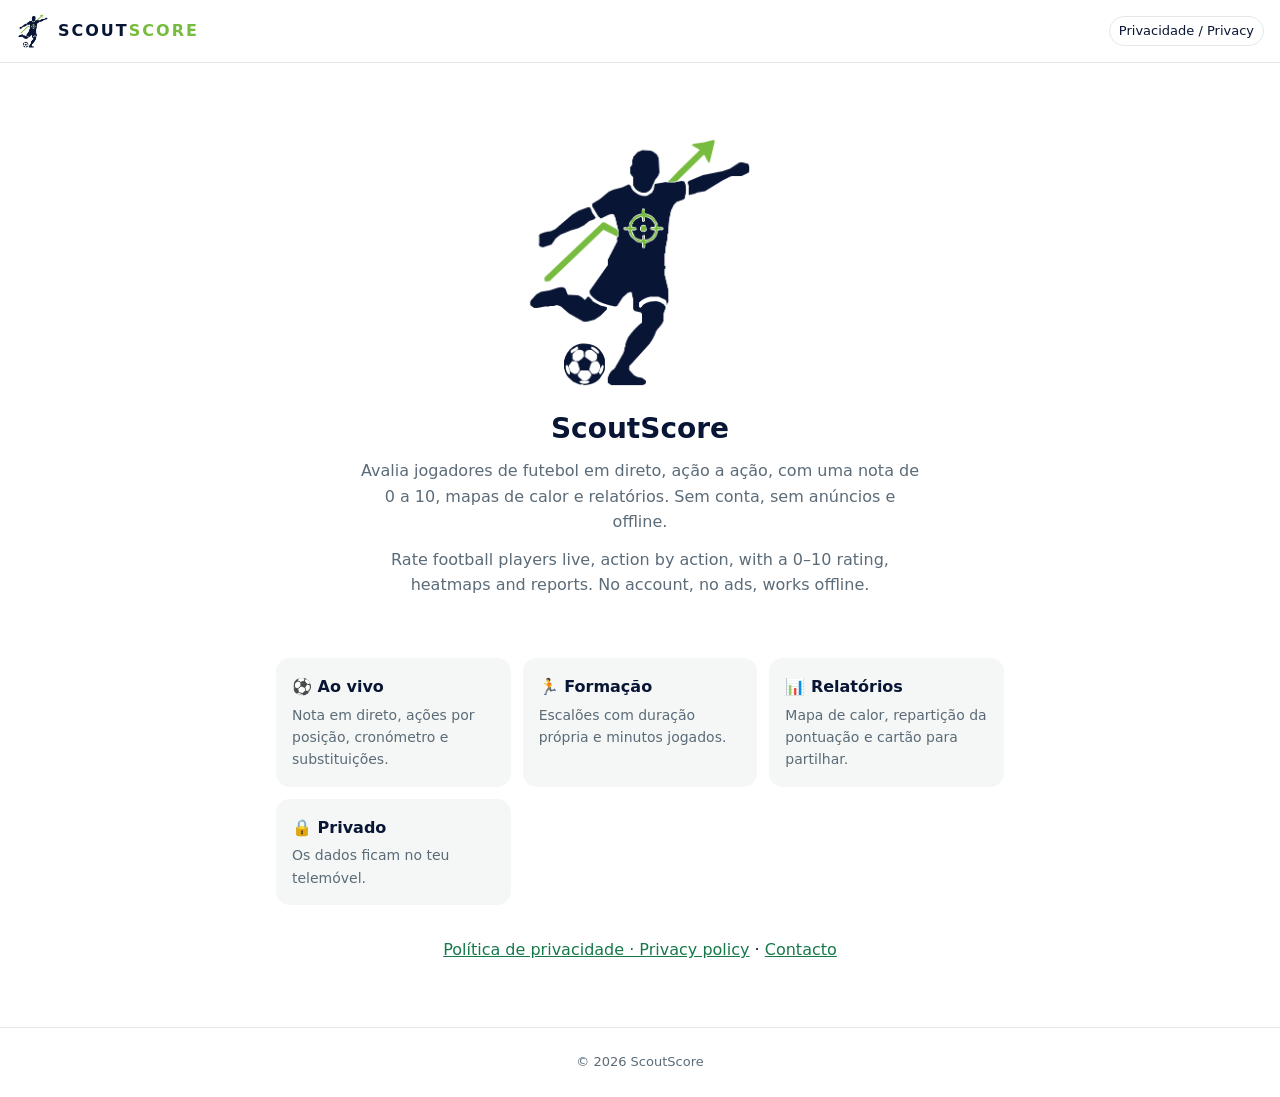
==== index.html @ d8f9c6a1 "feat: Add ScoutScore marketing website Introduces the official ScoutScore website, featuring: - A la" ====
<!doctype html>
<html lang="pt">
<head>
  <meta charset="utf-8">
  <meta name="viewport" content="width=device-width, initial-scale=1">
  <title>ScoutScore — Scouting de futebol</title>
  <meta name="description" content="ScoutScore: avalia jogadores de futebol em direto com nota 0–10, mapas de calor e relatórios.">
  <link rel="icon" href="logo.png">
  <link rel="stylesheet" href="style.css">
</head>
<body>
  <header class="top">
    <a class="brand" href="./"><img src="logo.png" alt="" width="34" height="38"><span>SCOUT<b>SCORE</b></span></a>
    <nav class="langs"><a href="privacy.html">Privacidade / Privacy</a></nav>
  </header>

  <main>
    <div class="hero">
      <img src="logo.png" alt="ScoutScore">
      <h1>ScoutScore</h1>
      <p>Avalia jogadores de futebol em direto, ação a ação, com uma nota de 0 a 10, mapas de calor e relatórios. Sem conta, sem anúncios e offline.</p>
      <p lang="en">Rate football players live, action by action, with a 0–10 rating, heatmaps and reports. No account, no ads, works offline.</p>
    </div>

    <div class="cards">
      <div class="card"><h3>⚽ Ao vivo</h3><p>Nota em direto, ações por posição, cronómetro e substituições.</p></div>
      <div class="card"><h3>🏃 Formação</h3><p>Escalões com duração própria e minutos jogados.</p></div>
      <div class="card"><h3>📊 Relatórios</h3><p>Mapa de calor, repartição da pontuação e cartão para partilhar.</p></div>
      <div class="card"><h3>🔒 Privado</h3><p>Os dados ficam no teu telemóvel.</p></div>
    </div>

    <p style="text-align:center;margin-top:32px">
      <a href="privacy.html">Política de privacidade · Privacy policy</a> ·
      <a href="mailto:flameirauk@gmail.com">Contacto</a>
    </p>
  </main>

  <footer class="foot">© 2026 ScoutScore</footer>
</body>
</html>
---- style.css ----
:root {
  --bg: #ffffff;
  --text: #091535;
  --muted: #5b6b78;
  --line: #e3e8ec;
  --card: #f4f7f5;
  --accent: #16794a;
  --lime: #77bc3f;
}
@media (prefers-color-scheme: dark) {
  :root {
    --bg: #0d1420;
    --text: #e8eef2;
    --muted: #9fb3c0;
    --line: #223041;
    --card: #152131;
    --accent: #77bc3f;
  }
}

* { box-sizing: border-box; }
body {
  margin: 0;
  background: var(--bg);
  color: var(--text);
  font: 16px/1.6 system-ui, -apple-system, "Segoe UI", Roboto, sans-serif;
}
a { color: var(--accent); }
code { background: var(--card); padding: 1px 6px; border-radius: 6px; }

.top {
  position: sticky; top: 0;
  display: flex; align-items: center; justify-content: space-between; gap: 12px;
  padding: 12px 16px;
  background: var(--bg);
  border-bottom: 1px solid var(--line);
}
.brand { display: flex; align-items: center; gap: 8px; text-decoration: none; color: var(--text); font-weight: 700; letter-spacing: 2px; }
.brand b { color: var(--lime); }
.langs { display: flex; gap: 4px; flex-wrap: wrap; }
.langs a { padding: 4px 9px; border: 1px solid var(--line); border-radius: 999px; text-decoration: none; font-size: 13px; color: var(--text); }
.langs a:hover { border-color: var(--accent); }

main { max-width: 760px; margin: 0 auto; padding: 16px 16px 48px; }
.meta { color: var(--muted); font-size: 14px; }
section { padding-top: 24px; border-top: 1px solid var(--line); margin-top: 24px; scroll-margin-top: 70px; }
section:first-of-type { border-top: 0; margin-top: 0; }
h1 { font-size: 28px; line-height: 1.2; margin: 0 0 12px; }
h2 { font-size: 18px; margin: 22px 0 6px; }
ul { padding-left: 20px; }

/* Página inicial */
.hero { text-align: center; padding: 40px 16px 24px; }
.hero img { max-width: 260px; width: 70%; height: auto; }
.hero p { color: var(--muted); max-width: 560px; margin: 12px auto; }
.cards { display: grid; gap: 12px; grid-template-columns: repeat(auto-fit, minmax(200px, 1fr)); margin-top: 24px; }
.card { background: var(--card); border-radius: 14px; padding: 16px; }
.card h3 { margin: 0 0 4px; font-size: 16px; }
.card p { margin: 0; color: var(--muted); font-size: 14px; }

.foot { text-align: center; color: var(--muted); font-size: 13px; padding: 24px 16px; border-top: 1px solid var(--line); }

/* O logótipo é azul-marinho: fundo branco para se ver também no tema escuro */
.brand img { background: #fff; border-radius: 8px; padding: 2px; }
.hero img { background: #fff; border-radius: 24px; padding: 16px; }
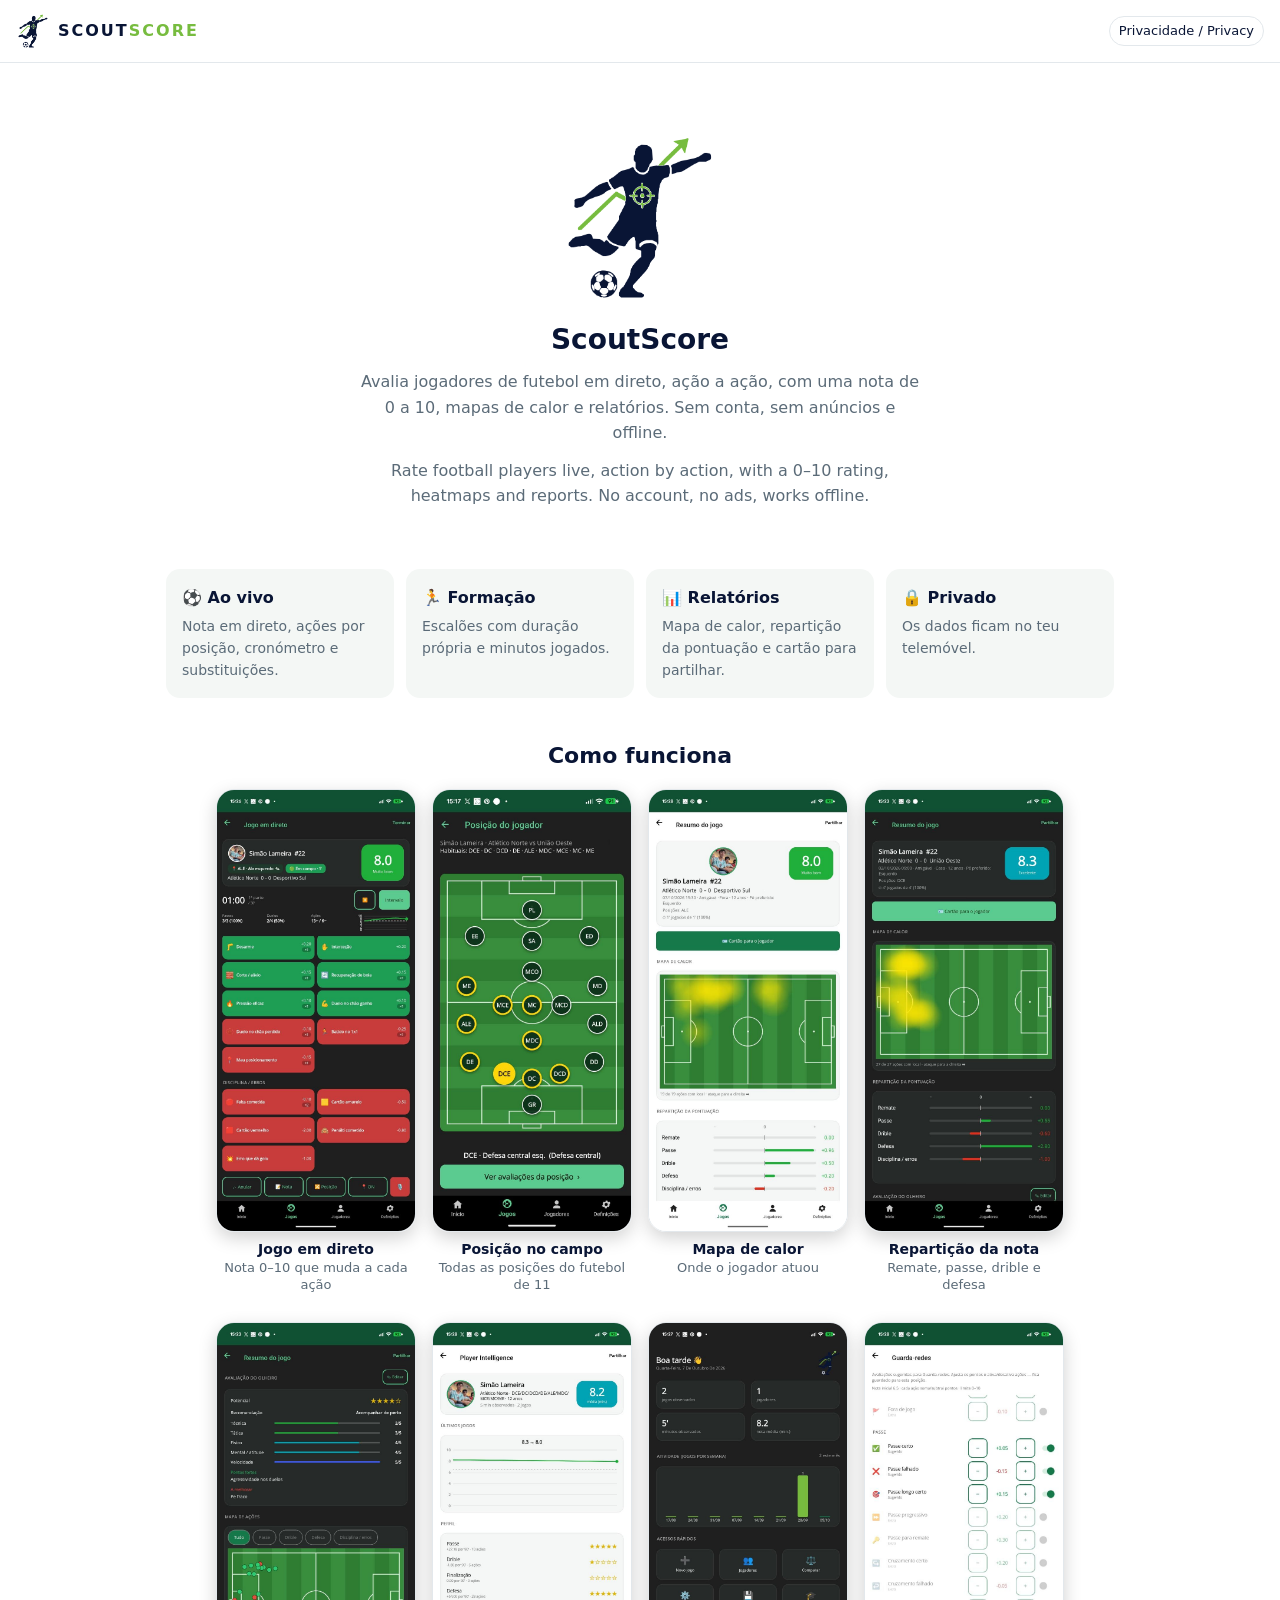
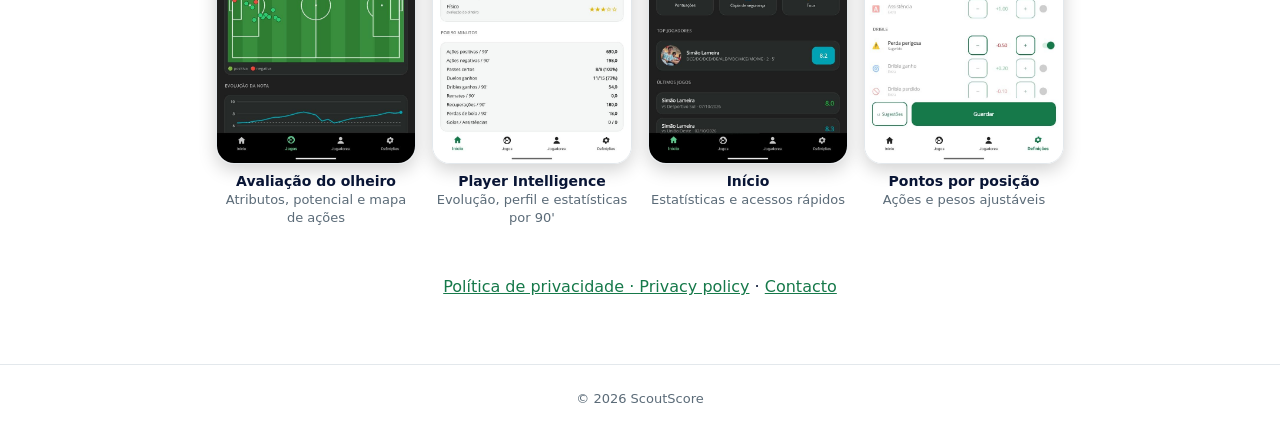
==== commit f3f16bc9: "feat: Add 'How it works' section with app screenshots Introduces a new gallery section to showcase c" ====
--- a/index.html
+++ b/index.html
@@ -29,6 +29,19 @@
       <div class="card"><h3>🔒 Privado</h3><p>Os dados ficam no teu telemóvel.</p></div>
     </div>
 
+    <!-- Galeria de ecrãs (desliza na horizontal no telemóvel) -->
+    <h2 class="section-title">Como funciona</h2>
+    <div class="gallery">
+      <figure><img src="screenshots/05-jogo-em-direto.jpg" alt="Jogo em direto com a nota a mudar a cada ação" loading="lazy" width="672" height="1496"><figcaption><b>Jogo em direto</b>Nota 0–10 que muda a cada ação</figcaption></figure>
+      <figure><img src="screenshots/06-escolher-posicao.jpg" alt="Mapa do campo para escolher a posição" loading="lazy" width="672" height="1496"><figcaption><b>Posição no campo</b>Todas as posições do futebol de 11</figcaption></figure>
+      <figure><img src="screenshots/03-resumo-mapa-de-calor.jpg" alt="Resumo do jogo com mapa de calor" loading="lazy" width="672" height="1496"><figcaption><b>Mapa de calor</b>Onde o jogador atuou</figcaption></figure>
+      <figure><img src="screenshots/08-resumo-reparticao.jpg" alt="Repartição da pontuação por categoria" loading="lazy" width="672" height="1496"><figcaption><b>Repartição da nota</b>Remate, passe, drible e defesa</figcaption></figure>
+      <figure><img src="screenshots/09-avaliacao-mapa-de-acoes.jpg" alt="Avaliação do olheiro e mapa de ações" loading="lazy" width="672" height="1496"><figcaption><b>Avaliação do olheiro</b>Atributos, potencial e mapa de ações</figcaption></figure>
+      <figure><img src="screenshots/02-player-intelligence.jpg" alt="Player Intelligence com perfil e evolução" loading="lazy" width="672" height="1496"><figcaption><b>Player Intelligence</b>Evolução, perfil e estatísticas por 90'</figcaption></figure>
+      <figure><img src="screenshots/04-inicio.jpg" alt="Página inicial com estatísticas" loading="lazy" width="672" height="1496"><figcaption><b>Início</b>Estatísticas e acessos rápidos</figcaption></figure>
+      <figure><img src="screenshots/01-pontos-por-posicao.jpg" alt="Pontos por posição ajustáveis" loading="lazy" width="672" height="1496"><figcaption><b>Pontos por posição</b>Ações e pesos ajustáveis</figcaption></figure>
+    </div>
+
     <p style="text-align:center;margin-top:32px">
       <a href="privacy.html">Política de privacidade · Privacy policy</a> ·
       <a href="mailto:flameirauk@gmail.com">Contacto</a>
--- a/style.css
+++ b/style.css
@@ -63,3 +63,24 @@
 /* O logótipo é azul-marinho: fundo branco para se ver também no tema escuro */
 .brand img { background: #fff; border-radius: 8px; padding: 2px; }
 .hero img { background: #fff; border-radius: 24px; padding: 16px; }
+
+/* Galeria de ecrãs: desliza na horizontal, com encaixe */
+.section-title { text-align: center; margin: 40px 0 12px; font-size: 22px; }
+.gallery {
+  display: flex; gap: 16px; overflow-x: auto; scroll-snap-type: x mandatory;
+  padding: 4px 4px 16px; -webkit-overflow-scrolling: touch;
+}
+.gallery figure { flex: 0 0 auto; width: 200px; margin: 0; scroll-snap-align: center; }
+.gallery img {
+  width: 100%; height: auto; display: block; border-radius: 18px;
+  border: 1px solid var(--line); box-shadow: 0 6px 18px rgba(0, 0, 0, .18);
+}
+.gallery figcaption { font-size: 13px; color: var(--muted); text-align: center; margin-top: 8px; line-height: 1.35; }
+.gallery figcaption b { display: block; color: var(--text); font-size: 14px; }
+main:has(.gallery) { max-width: 980px; }
+
+/* Ecrãs largos: galeria em grelha (no telemóvel continua a deslizar) */
+@media (min-width: 900px) {
+  .gallery { flex-wrap: wrap; justify-content: center; overflow: visible; row-gap: 28px; }
+}
+.hero img { max-width: 180px; }
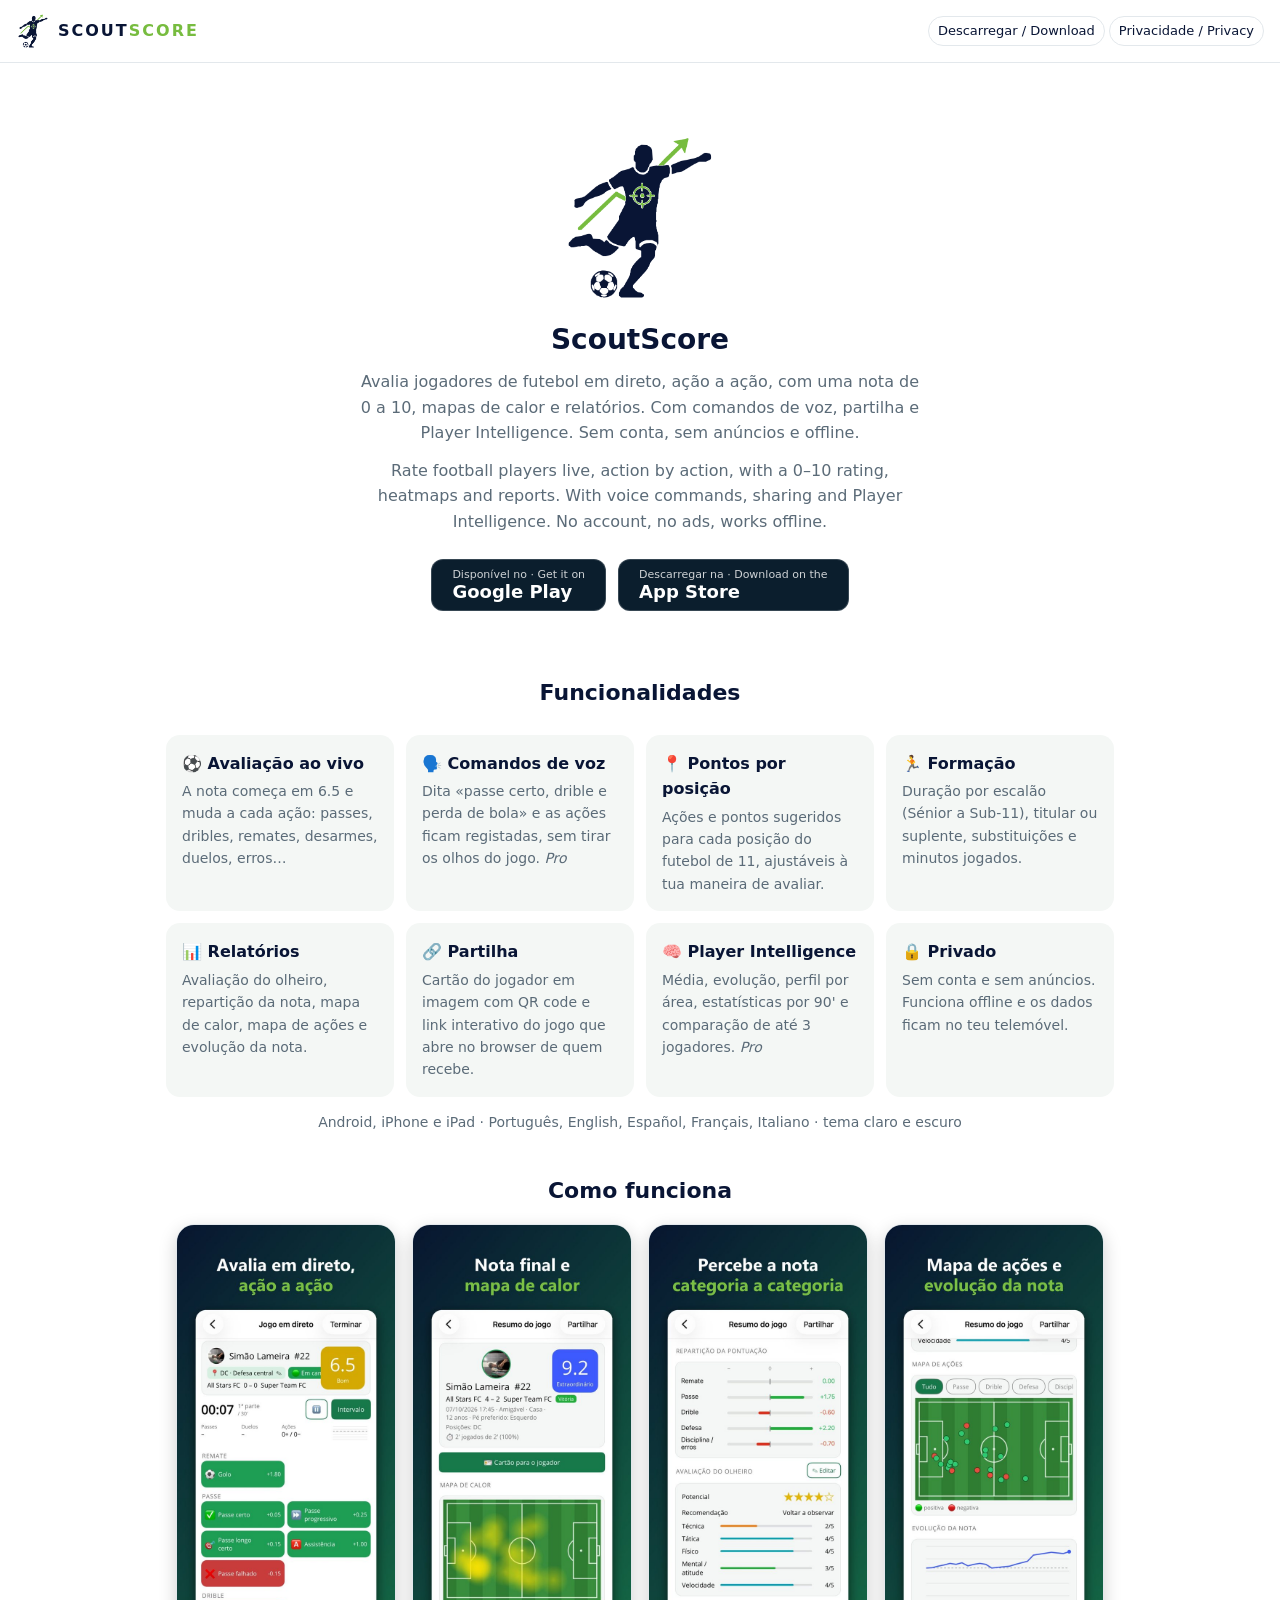
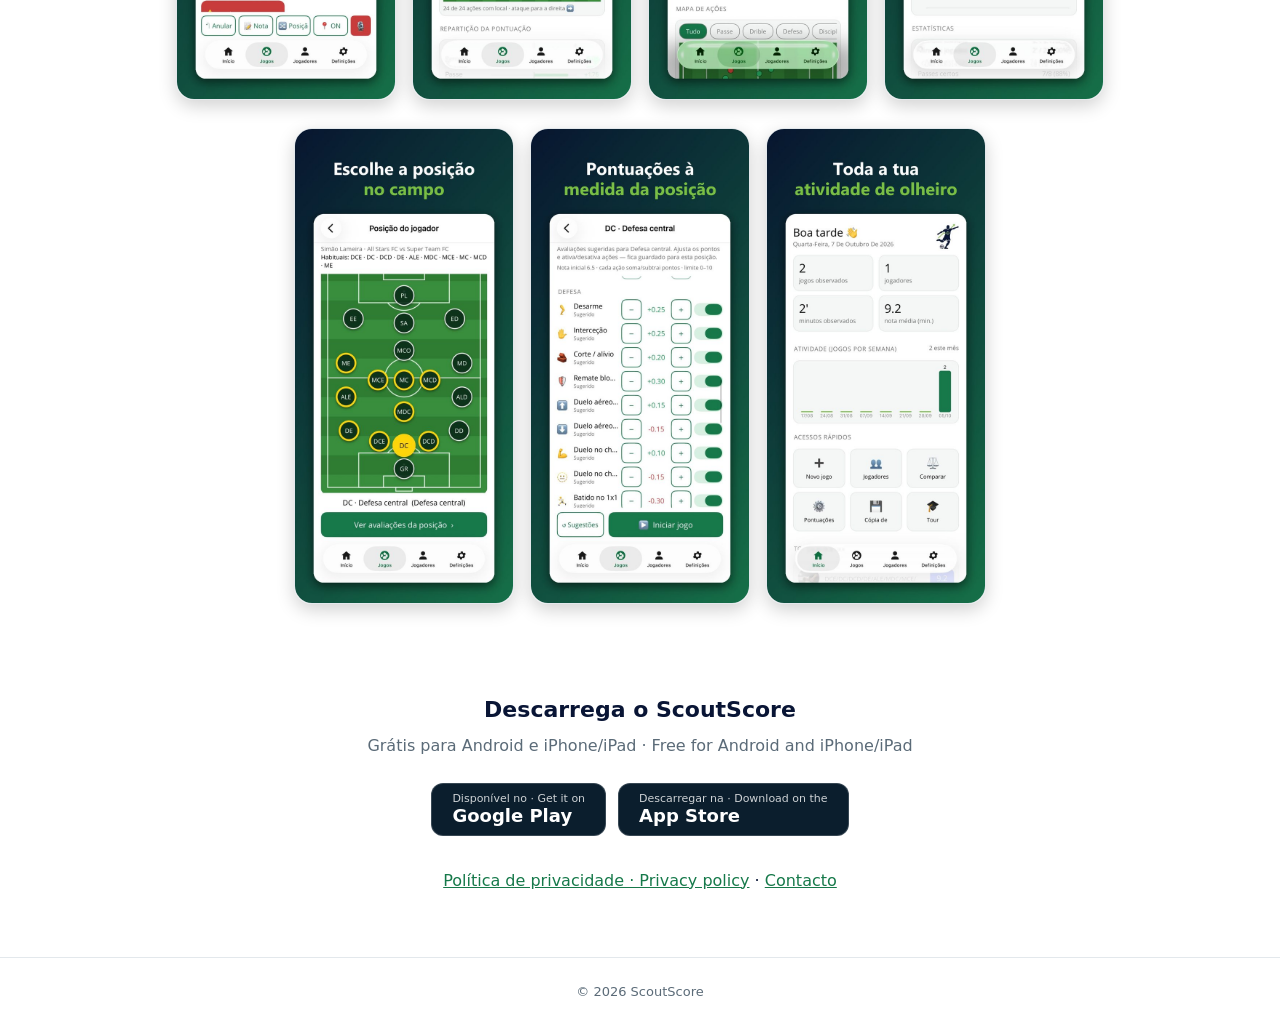
==== commit df24d0d7: "Web Site" ====
--- a/index.html
+++ b/index.html
@@ -11,36 +11,56 @@
 <body>
   <header class="top">
     <a class="brand" href="./"><img src="logo.png" alt="" width="34" height="38"><span>SCOUT<b>SCORE</b></span></a>
-    <nav class="langs"><a href="privacy.html">Privacidade / Privacy</a></nav>
+    <nav class="langs"><a href="#download">Descarregar / Download</a><a href="privacy.html">Privacidade / Privacy</a></nav>
   </header>
 
   <main>
     <div class="hero">
       <img src="logo.png" alt="ScoutScore">
       <h1>ScoutScore</h1>
-      <p>Avalia jogadores de futebol em direto, ação a ação, com uma nota de 0 a 10, mapas de calor e relatórios. Sem conta, sem anúncios e offline.</p>
-      <p lang="en">Rate football players live, action by action, with a 0–10 rating, heatmaps and reports. No account, no ads, works offline.</p>
+      <p>Avalia jogadores de futebol em direto, ação a ação, com uma nota de 0 a 10, mapas de calor e relatórios. Com comandos de voz, partilha e Player Intelligence. Sem conta, sem anúncios e offline.</p>
+      <p lang="en">Rate football players live, action by action, with a 0–10 rating, heatmaps and reports. With voice commands, sharing and Player Intelligence. No account, no ads, works offline.</p>
+      <div class="stores">
+        <a href="https://play.google.com/apps/internaltest/4701028716561689987"><small>Disponível no · Get it on</small>Google Play</a>
+        <a href="https://apps.apple.com/app/id6820147399"><small>Descarregar na · Download on the</small>App Store</a>
+      </div>
     </div>
 
+    <h2 class="section-title">Funcionalidades</h2>
     <div class="cards">
-      <div class="card"><h3>⚽ Ao vivo</h3><p>Nota em direto, ações por posição, cronómetro e substituições.</p></div>
-      <div class="card"><h3>🏃 Formação</h3><p>Escalões com duração própria e minutos jogados.</p></div>
-      <div class="card"><h3>📊 Relatórios</h3><p>Mapa de calor, repartição da pontuação e cartão para partilhar.</p></div>
-      <div class="card"><h3>🔒 Privado</h3><p>Os dados ficam no teu telemóvel.</p></div>
+      <div class="card"><h3>⚽ Avaliação ao vivo</h3><p>A nota começa em 6.5 e muda a cada ação: passes, dribles, remates, desarmes, duelos, erros…</p></div>
+      <div class="card"><h3>🗣️ Comandos de voz</h3><p>Dita «passe certo, drible e perda de bola» e as ações ficam registadas, sem tirar os olhos do jogo. <em>Pro</em></p></div>
+      <div class="card"><h3>📍 Pontos por posição</h3><p>Ações e pontos sugeridos para cada posição do futebol de 11, ajustáveis à tua maneira de avaliar.</p></div>
+      <div class="card"><h3>🏃 Formação</h3><p>Duração por escalão (Sénior a Sub-11), titular ou suplente, substituições e minutos jogados.</p></div>
+      <div class="card"><h3>📊 Relatórios</h3><p>Avaliação do olheiro, repartição da nota, mapa de calor, mapa de ações e evolução da nota.</p></div>
+      <div class="card"><h3>🔗 Partilha</h3><p>Cartão do jogador em imagem com QR code e link interativo do jogo que abre no browser de quem recebe.</p></div>
+      <div class="card"><h3>🧠 Player Intelligence</h3><p>Média, evolução, perfil por área, estatísticas por 90' e comparação de até 3 jogadores. <em>Pro</em></p></div>
+      <div class="card"><h3>🔒 Privado</h3><p>Sem conta e sem anúncios. Funciona offline e os dados ficam no teu telemóvel.</p></div>
     </div>
+    <p class="meta" style="text-align:center">Android, iPhone e iPad · Português, English, Español, Français, Italiano · tema claro e escuro</p>
 
     <!-- Galeria de ecrãs (desliza na horizontal no telemóvel) -->
     <h2 class="section-title">Como funciona</h2>
     <div class="gallery">
-      <figure><img src="screenshots/05-jogo-em-direto.jpg" alt="Jogo em direto com a nota a mudar a cada ação" loading="lazy" width="672" height="1496"><figcaption><b>Jogo em direto</b>Nota 0–10 que muda a cada ação</figcaption></figure>
-      <figure><img src="screenshots/06-escolher-posicao.jpg" alt="Mapa do campo para escolher a posição" loading="lazy" width="672" height="1496"><figcaption><b>Posição no campo</b>Todas as posições do futebol de 11</figcaption></figure>
-      <figure><img src="screenshots/03-resumo-mapa-de-calor.jpg" alt="Resumo do jogo com mapa de calor" loading="lazy" width="672" height="1496"><figcaption><b>Mapa de calor</b>Onde o jogador atuou</figcaption></figure>
-      <figure><img src="screenshots/08-resumo-reparticao.jpg" alt="Repartição da pontuação por categoria" loading="lazy" width="672" height="1496"><figcaption><b>Repartição da nota</b>Remate, passe, drible e defesa</figcaption></figure>
-      <figure><img src="screenshots/09-avaliacao-mapa-de-acoes.jpg" alt="Avaliação do olheiro e mapa de ações" loading="lazy" width="672" height="1496"><figcaption><b>Avaliação do olheiro</b>Atributos, potencial e mapa de ações</figcaption></figure>
-      <figure><img src="screenshots/02-player-intelligence.jpg" alt="Player Intelligence com perfil e evolução" loading="lazy" width="672" height="1496"><figcaption><b>Player Intelligence</b>Evolução, perfil e estatísticas por 90'</figcaption></figure>
-      <figure><img src="screenshots/04-inicio.jpg" alt="Página inicial com estatísticas" loading="lazy" width="672" height="1496"><figcaption><b>Início</b>Estatísticas e acessos rápidos</figcaption></figure>
-      <figure><img src="screenshots/01-pontos-por-posicao.jpg" alt="Pontos por posição ajustáveis" loading="lazy" width="672" height="1496"><figcaption><b>Pontos por posição</b>Ações e pesos ajustáveis</figcaption></figure>
+      <figure><img src="screenshots/01-jogo-direto.jpg" alt="Jogo em direto: a nota muda a cada ação" loading="lazy" width="600" height="1304"></figure>
+      <figure><img src="screenshots/02-resumo-topo.jpg" alt="Resumo do jogo com nota final e mapa de calor" loading="lazy" width="600" height="1304"></figure>
+      <figure><img src="screenshots/03-resumo-reparticao.jpg" alt="Repartição da nota por categoria e avaliação do olheiro" loading="lazy" width="600" height="1304"></figure>
+      <figure><img src="screenshots/04-resumo-mapa-acoes.jpg" alt="Mapa de ações e evolução da nota" loading="lazy" width="600" height="1304"></figure>
+      <figure><img src="screenshots/05-posicao.jpg" alt="Escolher a posição no mapa do campo" loading="lazy" width="600" height="1304"></figure>
+      <figure><img src="screenshots/06-acoes-posicao.jpg" alt="Pontuações ajustáveis por posição" loading="lazy" width="600" height="1304"></figure>
+      <figure><img src="screenshots/07-inicio.jpg" alt="Página inicial com a atividade do olheiro" loading="lazy" width="600" height="1304"></figure>
     </div>
+
+    <!-- Google Play: link do teste interno até a app ser aprovada; depois trocar pelos dois links por
+         https://play.google.com/store/apps/details?id=com.flameira.scoutscore&amp;referrer=utm_source%3Dsite%26utm_medium%3Dweb%26utm_campaign%3Dscoutscore -->
+    <section class="download" id="download">
+      <h2>Descarrega o ScoutScore</h2>
+      <p>Grátis para Android e iPhone/iPad · Free for Android and iPhone/iPad</p>
+        <div class="stores">
+          <a href="https://play.google.com/apps/internaltest/4701028716561689987"><small>Disponível no · Get it on</small>Google Play</a>
+          <a href="https://apps.apple.com/app/id6820147399"><small>Descarregar na · Download on the</small>App Store</a>
+        </div>
+    </section>
 
     <p style="text-align:center;margin-top:32px">
       <a href="privacy.html">Política de privacidade · Privacy policy</a> ·
--- a/style.css
+++ b/style.css
@@ -70,7 +70,7 @@
   display: flex; gap: 16px; overflow-x: auto; scroll-snap-type: x mandatory;
   padding: 4px 4px 16px; -webkit-overflow-scrolling: touch;
 }
-.gallery figure { flex: 0 0 auto; width: 200px; margin: 0; scroll-snap-align: center; }
+.gallery figure { flex: 0 0 auto; width: 220px; margin: 0; scroll-snap-align: center; }
 .gallery img {
   width: 100%; height: auto; display: block; border-radius: 18px;
   border: 1px solid var(--line); box-shadow: 0 6px 18px rgba(0, 0, 0, .18);
@@ -84,3 +84,17 @@
   .gallery { flex-wrap: wrap; justify-content: center; overflow: visible; row-gap: 28px; }
 }
 .hero img { max-width: 180px; }
+
+/* Botões de download (Google Play / App Store) */
+.stores { display: flex; flex-wrap: wrap; gap: 12px; justify-content: center; margin-top: 24px; }
+.stores a {
+  display: inline-flex; flex-direction: column; align-items: flex-start; min-width: 160px;
+  padding: 8px 20px; border-radius: 12px; background: #0B1E2D; color: #fff;
+  border: 1px solid rgba(255, 255, 255, .18); text-decoration: none; font-weight: 600; font-size: 18px; line-height: 1.2;
+}
+.stores a small { font-weight: 400; font-size: 11px; opacity: .8; }
+.stores a:hover { background: var(--accent); }
+.stores a.hidden { display: none; }
+section.download { text-align: center; margin-top: 48px; scroll-margin-top: 70px; }
+.download h2 { font-size: 22px; margin: 0; }
+.download p { color: var(--muted); margin: 6px 0 0; }
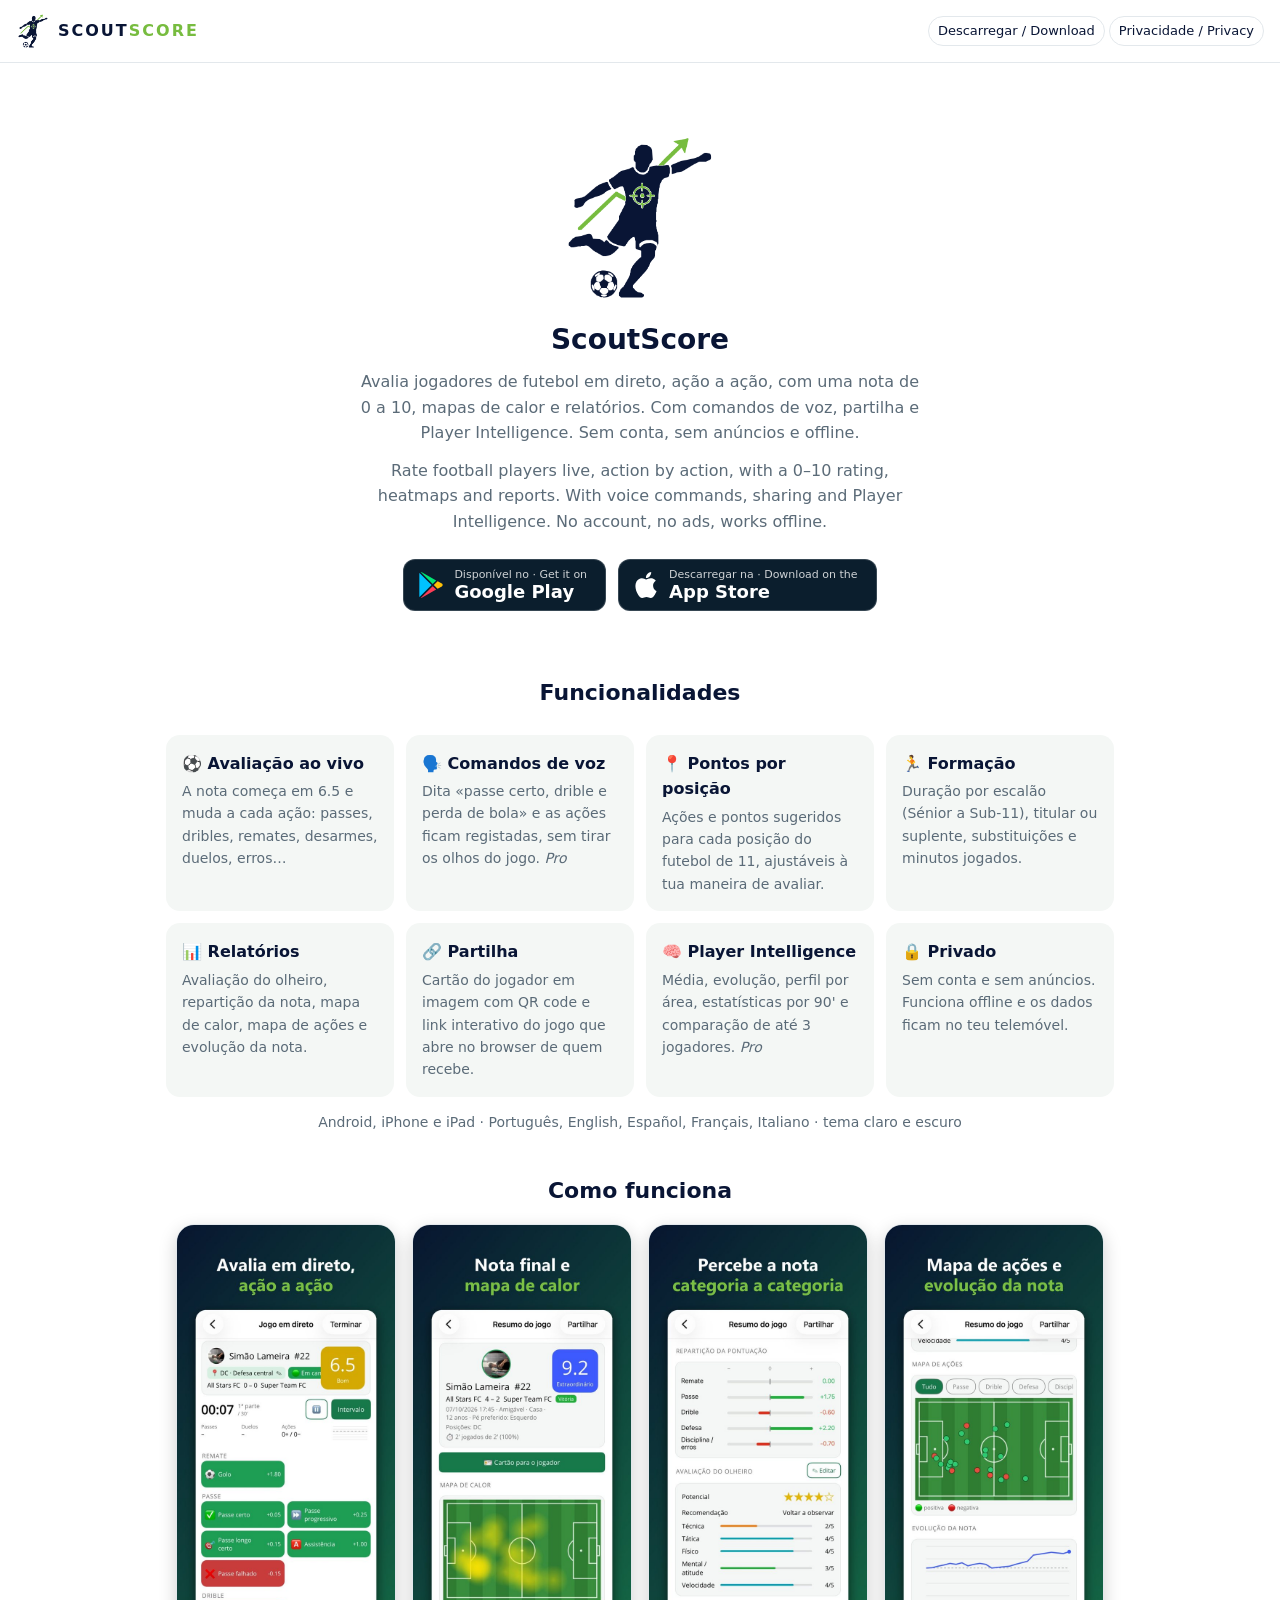
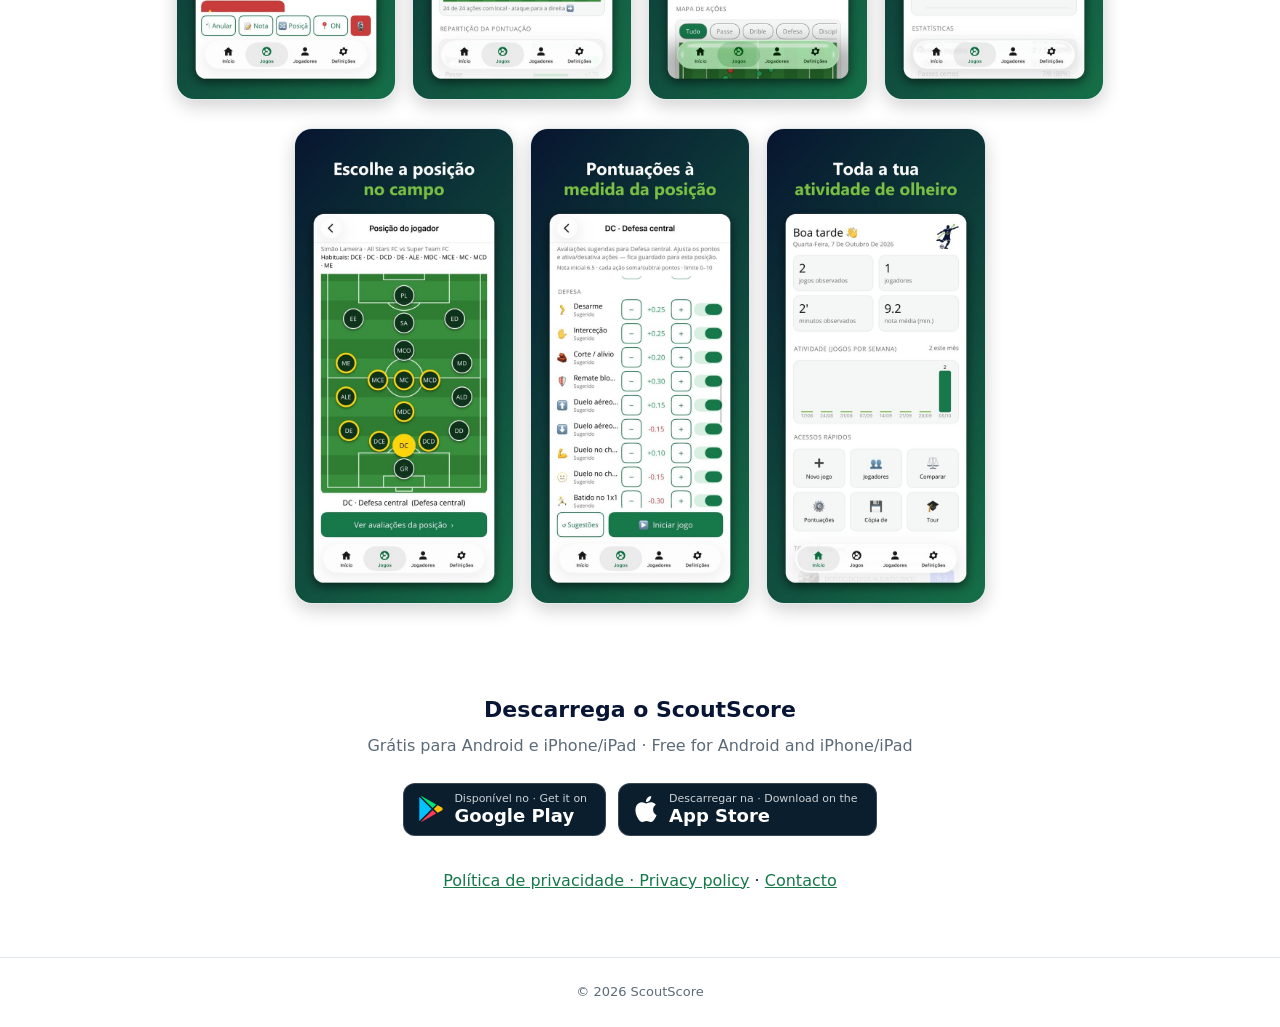
==== commit 2c007a94: "site" ====
--- a/index.html
+++ b/index.html
@@ -21,8 +21,8 @@
       <p>Avalia jogadores de futebol em direto, ação a ação, com uma nota de 0 a 10, mapas de calor e relatórios. Com comandos de voz, partilha e Player Intelligence. Sem conta, sem anúncios e offline.</p>
       <p lang="en">Rate football players live, action by action, with a 0–10 rating, heatmaps and reports. With voice commands, sharing and Player Intelligence. No account, no ads, works offline.</p>
       <div class="stores">
-        <a href="https://play.google.com/apps/internaltest/4701028716561689987"><small>Disponível no · Get it on</small>Google Play</a>
-        <a href="https://apps.apple.com/app/id6820147399"><small>Descarregar na · Download on the</small>App Store</a>
+        <a href="https://play.google.com/apps/internaltest/4701028716561689987"><svg class="ico" viewBox="0 0 24 24" aria-hidden="true"><path fill="#FFC107" d="M22.018 13.298l-3.919 2.218-3.515-3.493 3.543-3.521 3.891 2.202a1.49 1.49 0 0 1 0 2.594z"/><path fill="#00C3FF" d="M1.337.924a1.486 1.486 0 0 0-.112.568v21.017c0 .217.045.419.124.6l11.155-11.087L1.337.924z"/><path fill="#00E676" d="M13.544 10.989l3.258-3.238L3.45.195a1.466 1.466 0 0 0-.946-.179l11.04 10.973z"/><path fill="#FF3D57" d="M13.544 13.056l-11 10.933c.298.036.612-.016.906-.183l13.324-7.54-3.23-3.21z"/></svg><span><small>Disponível no · Get it on</small>Google Play</span></a>
+        <a href="https://apps.apple.com/app/id6820147399"><svg class="ico" viewBox="0 0 24 24" aria-hidden="true"><path fill="currentColor" d="M12.152 6.896c-.948 0-2.415-1.078-3.96-1.04-2.04.027-3.91 1.183-4.961 3.014-2.117 3.675-.546 9.103 1.519 12.09 1.013 1.454 2.208 3.09 3.792 3.039 1.52-.065 2.09-.987 3.935-.987 1.831 0 2.35.987 3.96.948 1.637-.026 2.676-1.48 3.676-2.948 1.156-1.688 1.636-3.325 1.662-3.415-.039-.013-3.182-1.221-3.22-4.857-.026-3.04 2.48-4.494 2.597-4.559-1.429-2.09-3.623-2.324-4.39-2.376-2-.156-3.675 1.09-4.61 1.09zM15.53 3.83c.843-1.012 1.4-2.427 1.245-3.83-1.207.052-2.662.805-3.532 1.818-.78.896-1.454 2.338-1.273 3.714 1.338.104 2.715-.688 3.559-1.701"/></svg><span><small>Descarregar na · Download on the</small>App Store</span></a>
       </div>
     </div>
 
@@ -57,8 +57,8 @@
       <h2>Descarrega o ScoutScore</h2>
       <p>Grátis para Android e iPhone/iPad · Free for Android and iPhone/iPad</p>
         <div class="stores">
-          <a href="https://play.google.com/apps/internaltest/4701028716561689987"><small>Disponível no · Get it on</small>Google Play</a>
-          <a href="https://apps.apple.com/app/id6820147399"><small>Descarregar na · Download on the</small>App Store</a>
+          <a href="https://play.google.com/apps/internaltest/4701028716561689987"><svg class="ico" viewBox="0 0 24 24" aria-hidden="true"><path fill="#FFC107" d="M22.018 13.298l-3.919 2.218-3.515-3.493 3.543-3.521 3.891 2.202a1.49 1.49 0 0 1 0 2.594z"/><path fill="#00C3FF" d="M1.337.924a1.486 1.486 0 0 0-.112.568v21.017c0 .217.045.419.124.6l11.155-11.087L1.337.924z"/><path fill="#00E676" d="M13.544 10.989l3.258-3.238L3.45.195a1.466 1.466 0 0 0-.946-.179l11.04 10.973z"/><path fill="#FF3D57" d="M13.544 13.056l-11 10.933c.298.036.612-.016.906-.183l13.324-7.54-3.23-3.21z"/></svg><span><small>Disponível no · Get it on</small>Google Play</span></a>
+          <a href="https://apps.apple.com/app/id6820147399"><svg class="ico" viewBox="0 0 24 24" aria-hidden="true"><path fill="currentColor" d="M12.152 6.896c-.948 0-2.415-1.078-3.96-1.04-2.04.027-3.91 1.183-4.961 3.014-2.117 3.675-.546 9.103 1.519 12.09 1.013 1.454 2.208 3.09 3.792 3.039 1.52-.065 2.09-.987 3.935-.987 1.831 0 2.35.987 3.96.948 1.637-.026 2.676-1.48 3.676-2.948 1.156-1.688 1.636-3.325 1.662-3.415-.039-.013-3.182-1.221-3.22-4.857-.026-3.04 2.48-4.494 2.597-4.559-1.429-2.09-3.623-2.324-4.39-2.376-2-.156-3.675 1.09-4.61 1.09zM15.53 3.83c.843-1.012 1.4-2.427 1.245-3.83-1.207.052-2.662.805-3.532 1.818-.78.896-1.454 2.338-1.273 3.714 1.338.104 2.715-.688 3.559-1.701"/></svg><span><small>Descarregar na · Download on the</small>App Store</span></a>
         </div>
     </section>
 
--- a/style.css
+++ b/style.css
@@ -88,13 +88,16 @@
 /* Botões de download (Google Play / App Store) */
 .stores { display: flex; flex-wrap: wrap; gap: 12px; justify-content: center; margin-top: 24px; }
 .stores a {
-  display: inline-flex; flex-direction: column; align-items: flex-start; min-width: 160px;
-  padding: 8px 20px; border-radius: 12px; background: #0B1E2D; color: #fff;
+  display: inline-flex; align-items: center; gap: 10px; min-width: 170px;
+  padding: 8px 18px 8px 14px; border-radius: 12px; background: #0B1E2D; color: #fff;
   border: 1px solid rgba(255, 255, 255, .18); text-decoration: none; font-weight: 600; font-size: 18px; line-height: 1.2;
 }
+.stores a span { display: flex; flex-direction: column; align-items: flex-start; }
+.stores a .ico { width: 26px; height: 26px; flex: 0 0 auto; }
 .stores a small { font-weight: 400; font-size: 11px; opacity: .8; }
 .stores a:hover { background: var(--accent); }
 .stores a.hidden { display: none; }
+.stores a small { white-space: nowrap; }
 section.download { text-align: center; margin-top: 48px; scroll-margin-top: 70px; }
 .download h2 { font-size: 22px; margin: 0; }
 .download p { color: var(--muted); margin: 6px 0 0; }
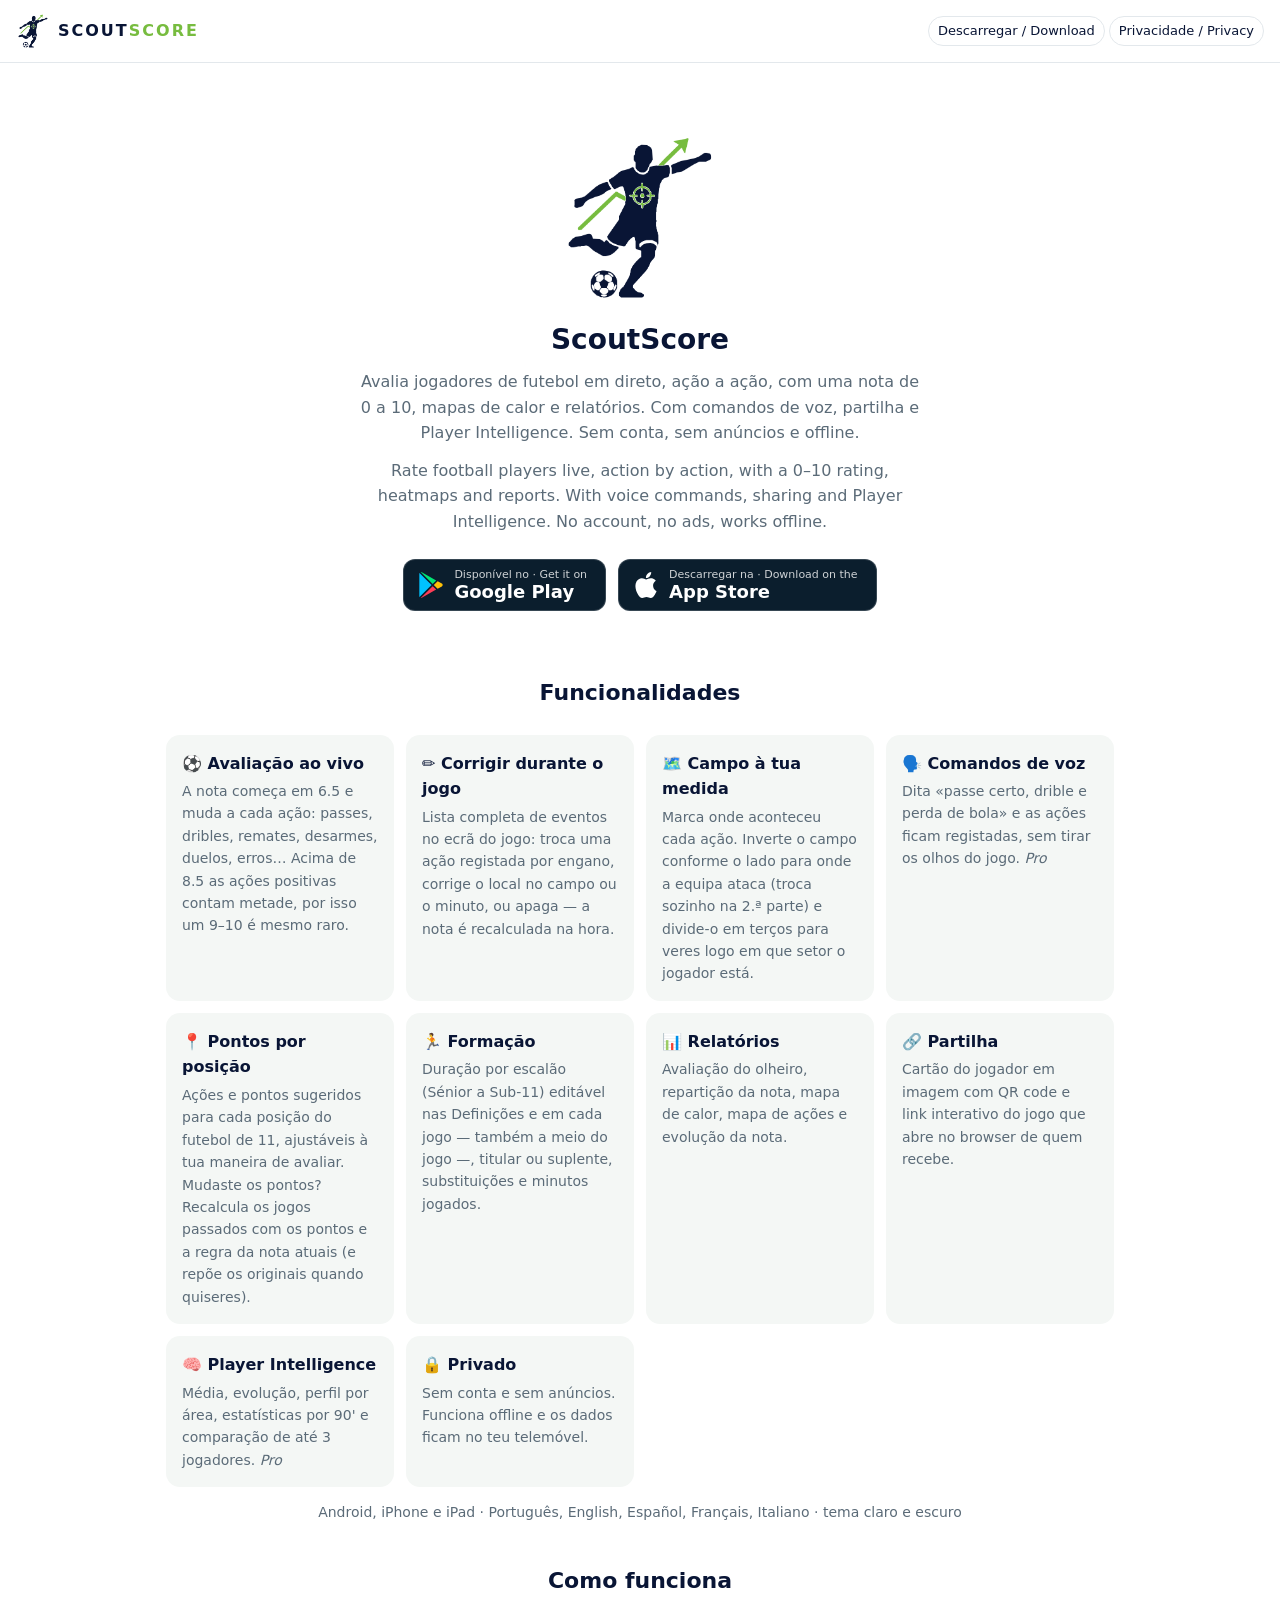
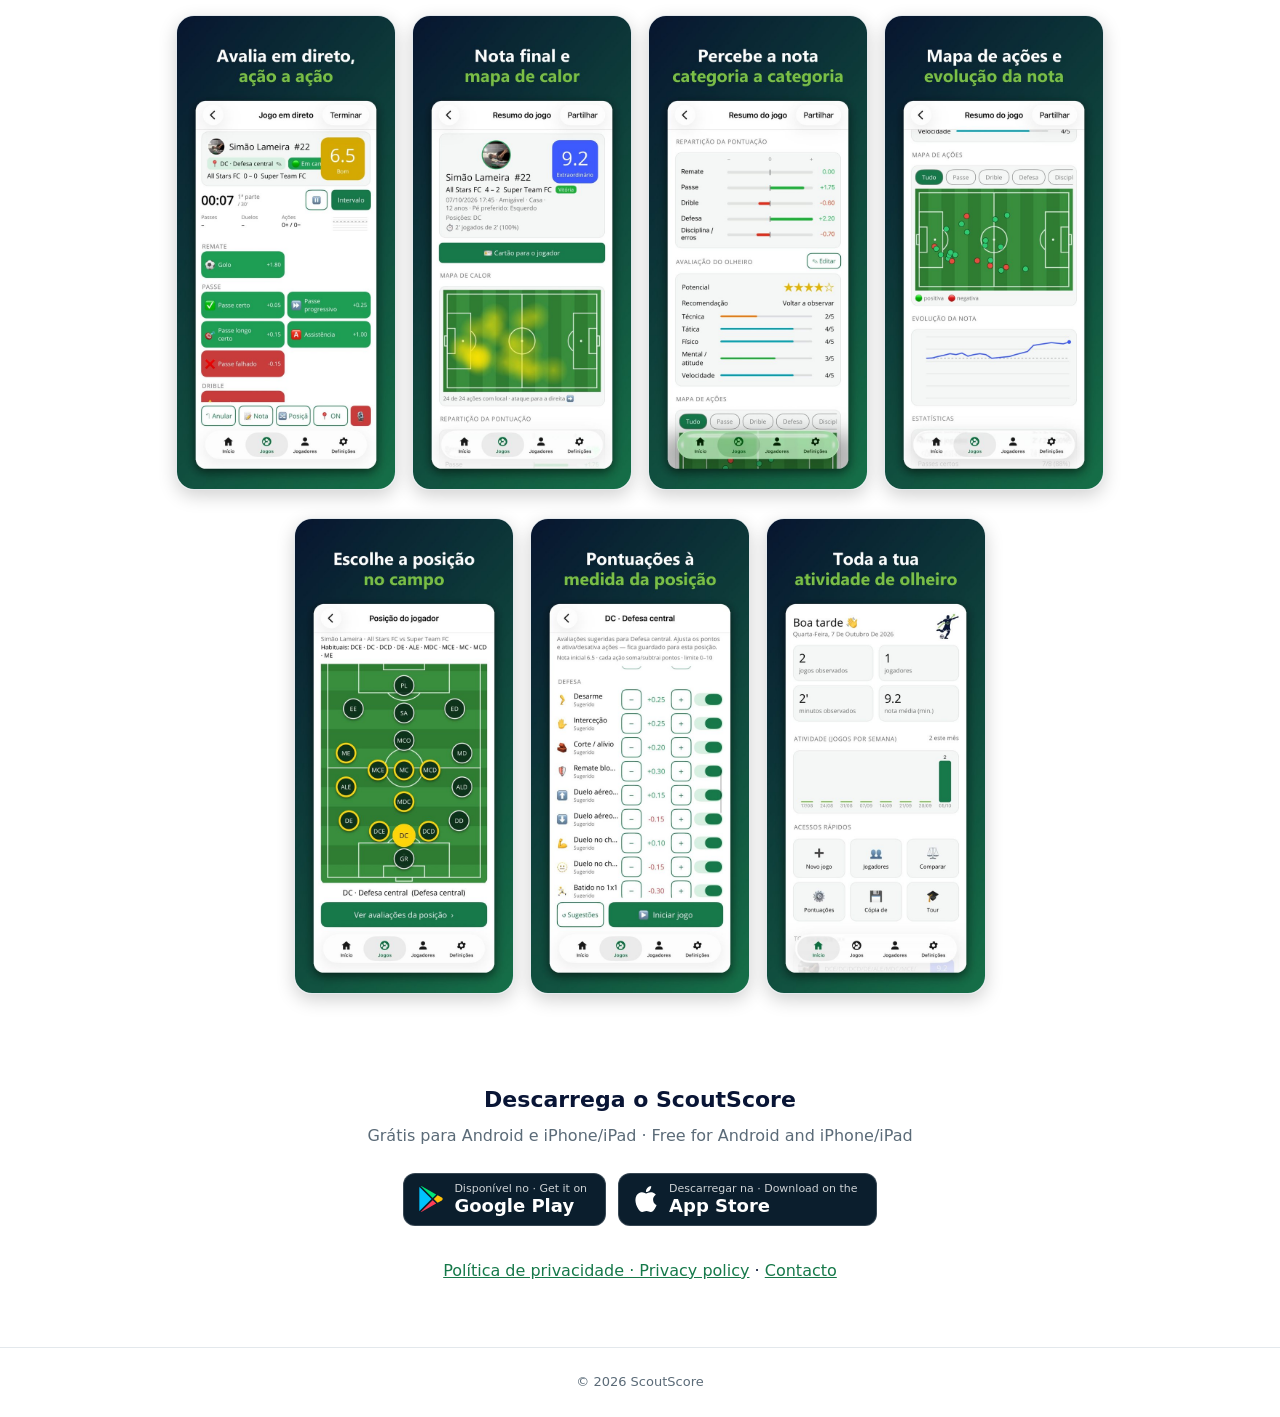
==== commit f5a2ced3: "fix" ====
--- a/index.html
+++ b/index.html
@@ -28,10 +28,12 @@
 
     <h2 class="section-title">Funcionalidades</h2>
     <div class="cards">
-      <div class="card"><h3>⚽ Avaliação ao vivo</h3><p>A nota começa em 6.5 e muda a cada ação: passes, dribles, remates, desarmes, duelos, erros…</p></div>
+      <div class="card"><h3>⚽ Avaliação ao vivo</h3><p>A nota começa em 6.5 e muda a cada ação: passes, dribles, remates, desarmes, duelos, erros… Acima de 8.5 as ações positivas contam metade, por isso um 9–10 é mesmo raro.</p></div>
+      <div class="card"><h3>✏️ Corrigir durante o jogo</h3><p>Lista completa de eventos no ecrã do jogo: troca uma ação registada por engano, corrige o local no campo ou o minuto, ou apaga — a nota é recalculada na hora.</p></div>
+      <div class="card"><h3>🗺️ Campo à tua medida</h3><p>Marca onde aconteceu cada ação. Inverte o campo conforme o lado para onde a equipa ataca (troca sozinho na 2.ª parte) e divide-o em terços para veres logo em que setor o jogador está.</p></div>
       <div class="card"><h3>🗣️ Comandos de voz</h3><p>Dita «passe certo, drible e perda de bola» e as ações ficam registadas, sem tirar os olhos do jogo. <em>Pro</em></p></div>
-      <div class="card"><h3>📍 Pontos por posição</h3><p>Ações e pontos sugeridos para cada posição do futebol de 11, ajustáveis à tua maneira de avaliar.</p></div>
-      <div class="card"><h3>🏃 Formação</h3><p>Duração por escalão (Sénior a Sub-11), titular ou suplente, substituições e minutos jogados.</p></div>
+      <div class="card"><h3>📍 Pontos por posição</h3><p>Ações e pontos sugeridos para cada posição do futebol de 11, ajustáveis à tua maneira de avaliar. Mudaste os pontos? Recalcula os jogos passados com os pontos e a regra da nota atuais (e repõe os originais quando quiseres).</p></div>
+      <div class="card"><h3>🏃 Formação</h3><p>Duração por escalão (Sénior a Sub-11) editável nas Definições e em cada jogo — também a meio do jogo —, titular ou suplente, substituições e minutos jogados.</p></div>
       <div class="card"><h3>📊 Relatórios</h3><p>Avaliação do olheiro, repartição da nota, mapa de calor, mapa de ações e evolução da nota.</p></div>
       <div class="card"><h3>🔗 Partilha</h3><p>Cartão do jogador em imagem com QR code e link interativo do jogo que abre no browser de quem recebe.</p></div>
       <div class="card"><h3>🧠 Player Intelligence</h3><p>Média, evolução, perfil por área, estatísticas por 90' e comparação de até 3 jogadores. <em>Pro</em></p></div>
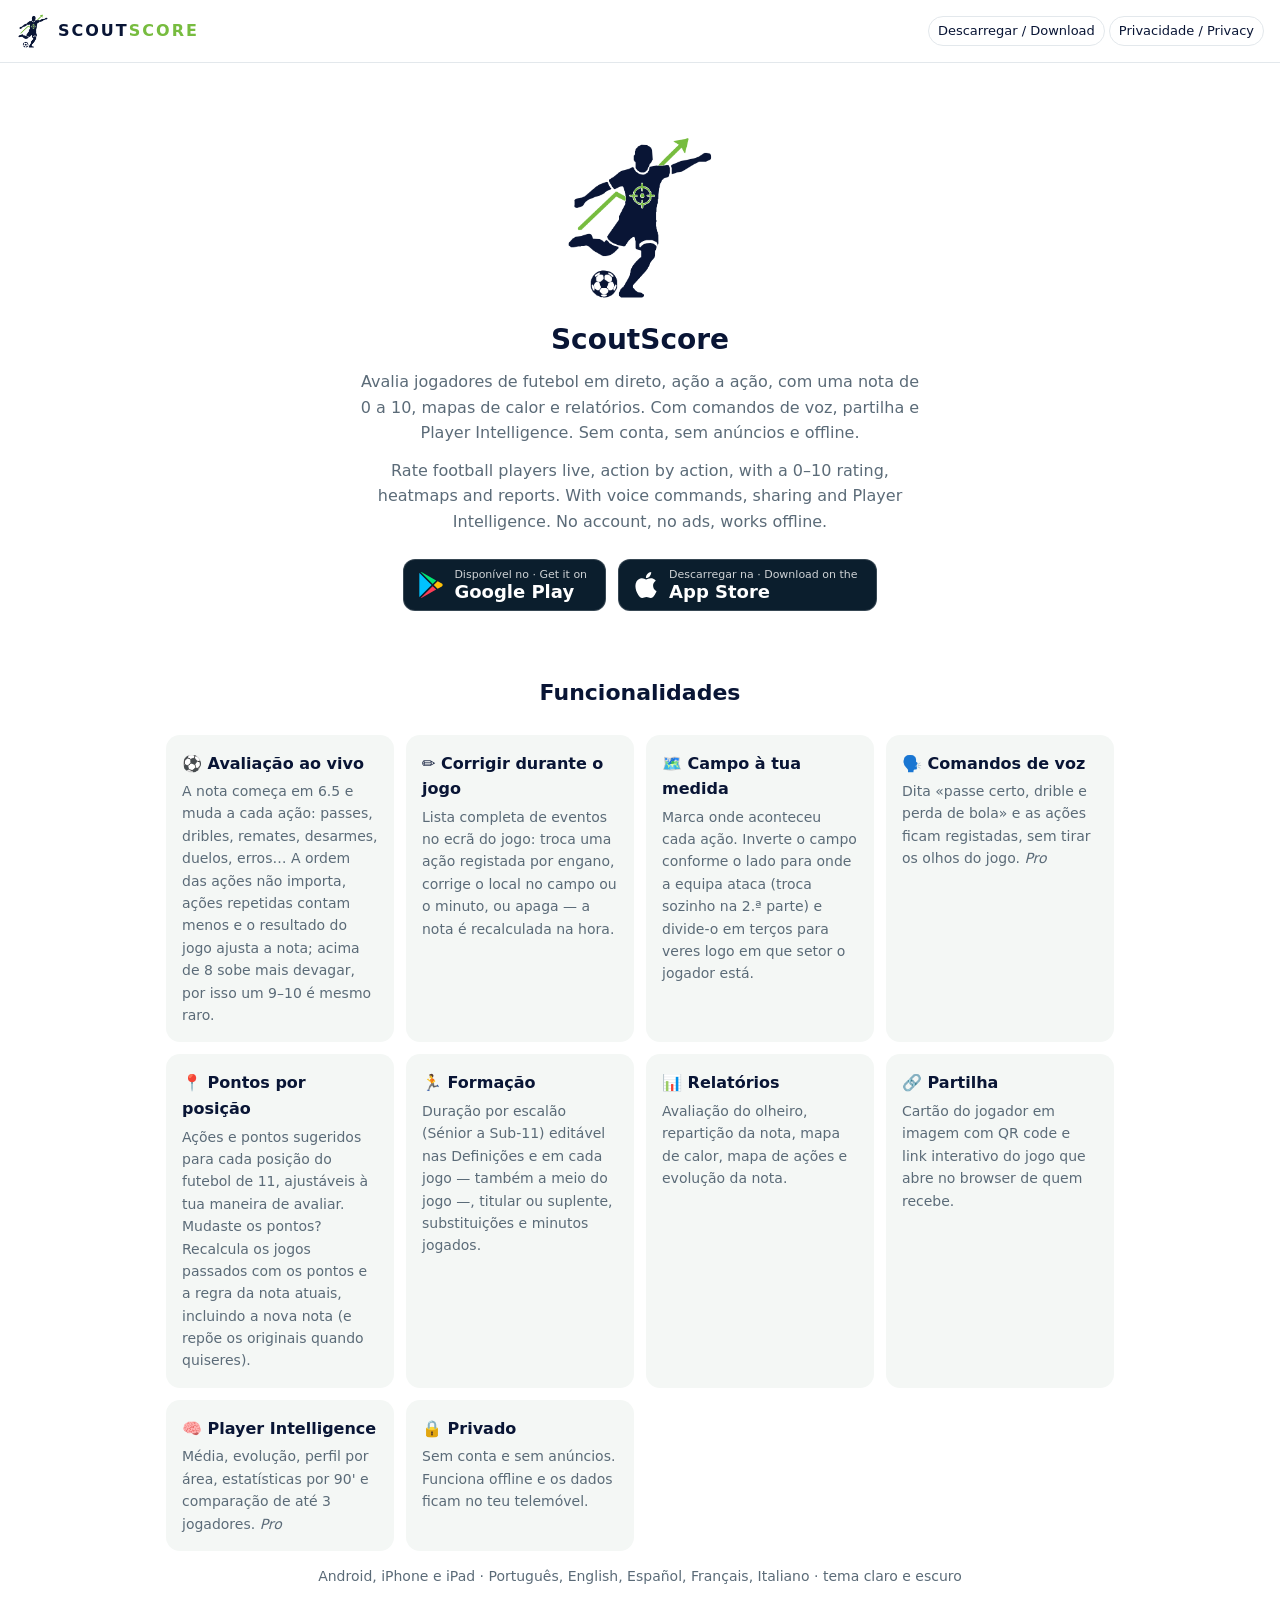
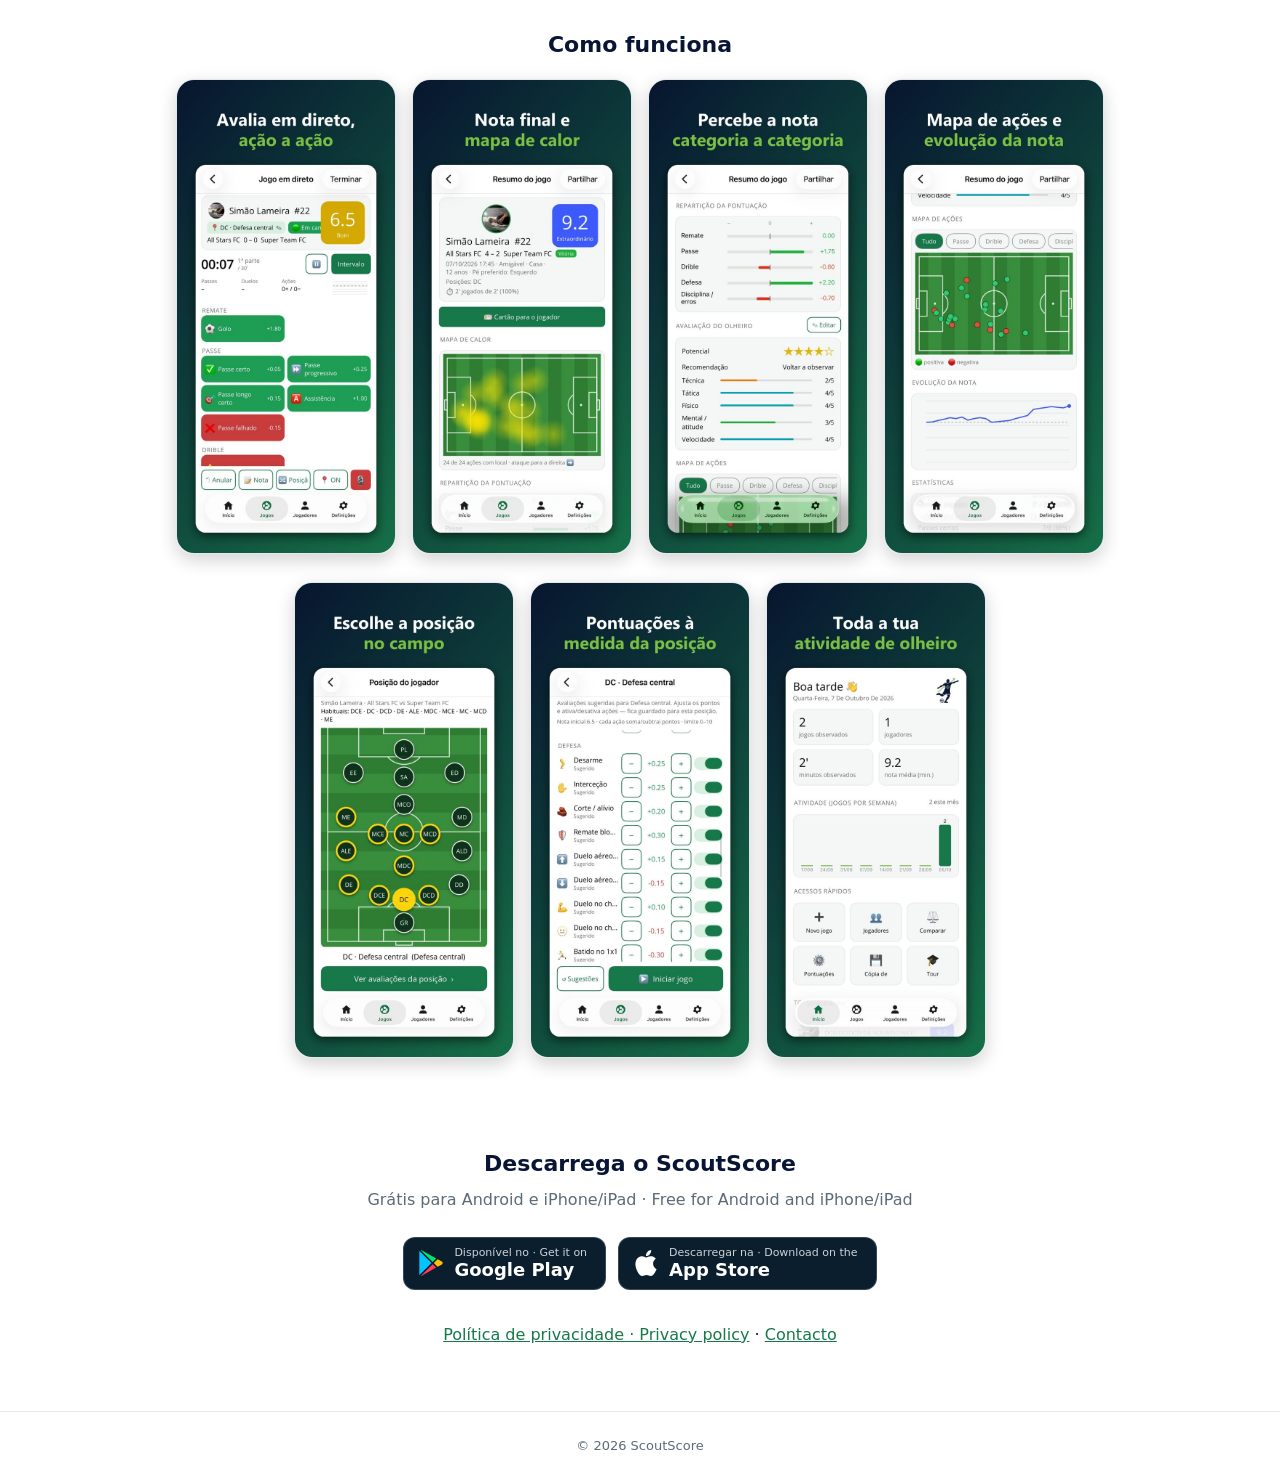
==== commit e2ea1631: "feat: Add shared player card page and update rating logic Introduces `f.html` to provide a secure, r" ====
--- a/index.html
+++ b/index.html
@@ -28,11 +28,11 @@
 
     <h2 class="section-title">Funcionalidades</h2>
     <div class="cards">
-      <div class="card"><h3>⚽ Avaliação ao vivo</h3><p>A nota começa em 6.5 e muda a cada ação: passes, dribles, remates, desarmes, duelos, erros… Acima de 8.5 as ações positivas contam metade, por isso um 9–10 é mesmo raro.</p></div>
+      <div class="card"><h3>⚽ Avaliação ao vivo</h3><p>A nota começa em 6.5 e muda a cada ação: passes, dribles, remates, desarmes, duelos, erros… A ordem das ações não importa, ações repetidas contam menos e o resultado do jogo ajusta a nota; acima de 8 sobe mais devagar, por isso um 9–10 é mesmo raro.</p></div>
       <div class="card"><h3>✏️ Corrigir durante o jogo</h3><p>Lista completa de eventos no ecrã do jogo: troca uma ação registada por engano, corrige o local no campo ou o minuto, ou apaga — a nota é recalculada na hora.</p></div>
       <div class="card"><h3>🗺️ Campo à tua medida</h3><p>Marca onde aconteceu cada ação. Inverte o campo conforme o lado para onde a equipa ataca (troca sozinho na 2.ª parte) e divide-o em terços para veres logo em que setor o jogador está.</p></div>
       <div class="card"><h3>🗣️ Comandos de voz</h3><p>Dita «passe certo, drible e perda de bola» e as ações ficam registadas, sem tirar os olhos do jogo. <em>Pro</em></p></div>
-      <div class="card"><h3>📍 Pontos por posição</h3><p>Ações e pontos sugeridos para cada posição do futebol de 11, ajustáveis à tua maneira de avaliar. Mudaste os pontos? Recalcula os jogos passados com os pontos e a regra da nota atuais (e repõe os originais quando quiseres).</p></div>
+      <div class="card"><h3>📍 Pontos por posição</h3><p>Ações e pontos sugeridos para cada posição do futebol de 11, ajustáveis à tua maneira de avaliar. Mudaste os pontos? Recalcula os jogos passados com os pontos e a regra da nota atuais, incluindo a nova nota (e repõe os originais quando quiseres).</p></div>
       <div class="card"><h3>🏃 Formação</h3><p>Duração por escalão (Sénior a Sub-11) editável nas Definições e em cada jogo — também a meio do jogo —, titular ou suplente, substituições e minutos jogados.</p></div>
       <div class="card"><h3>📊 Relatórios</h3><p>Avaliação do olheiro, repartição da nota, mapa de calor, mapa de ações e evolução da nota.</p></div>
       <div class="card"><h3>🔗 Partilha</h3><p>Cartão do jogador em imagem com QR code e link interativo do jogo que abre no browser de quem recebe.</p></div>
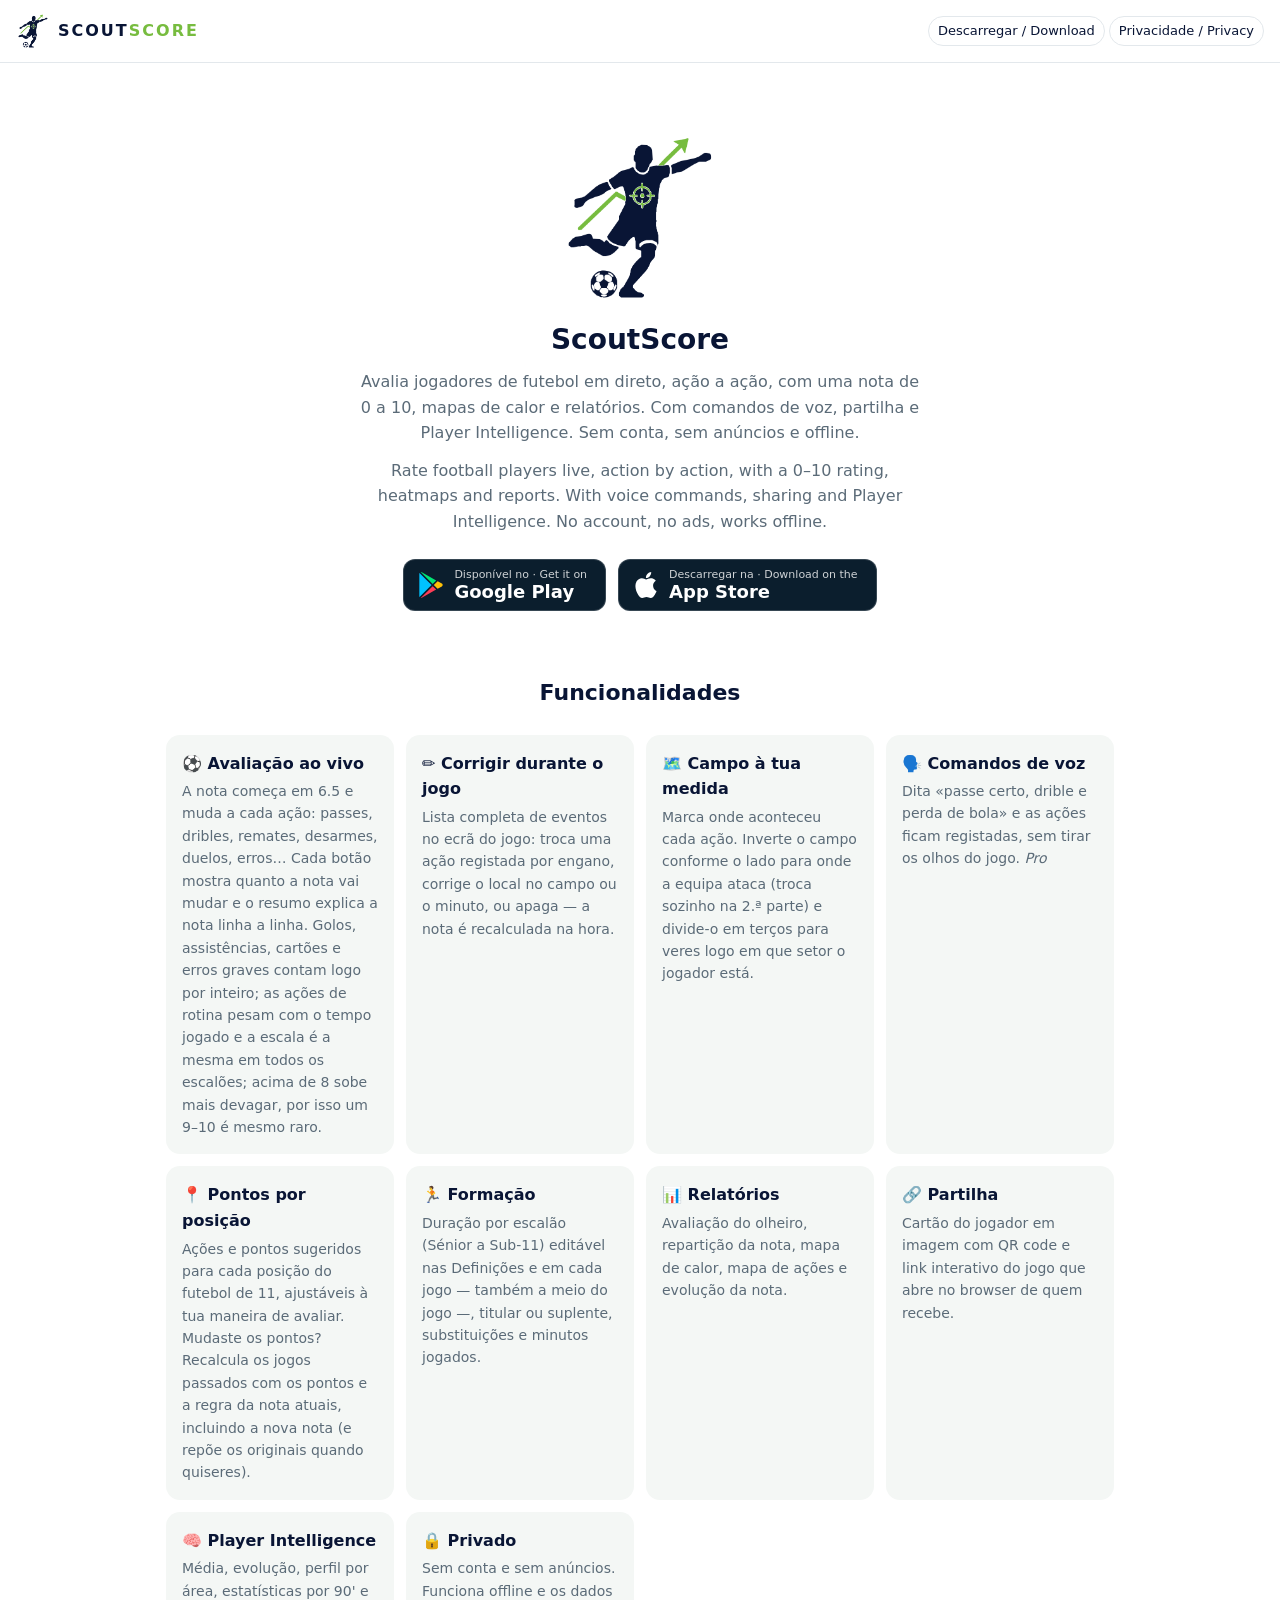
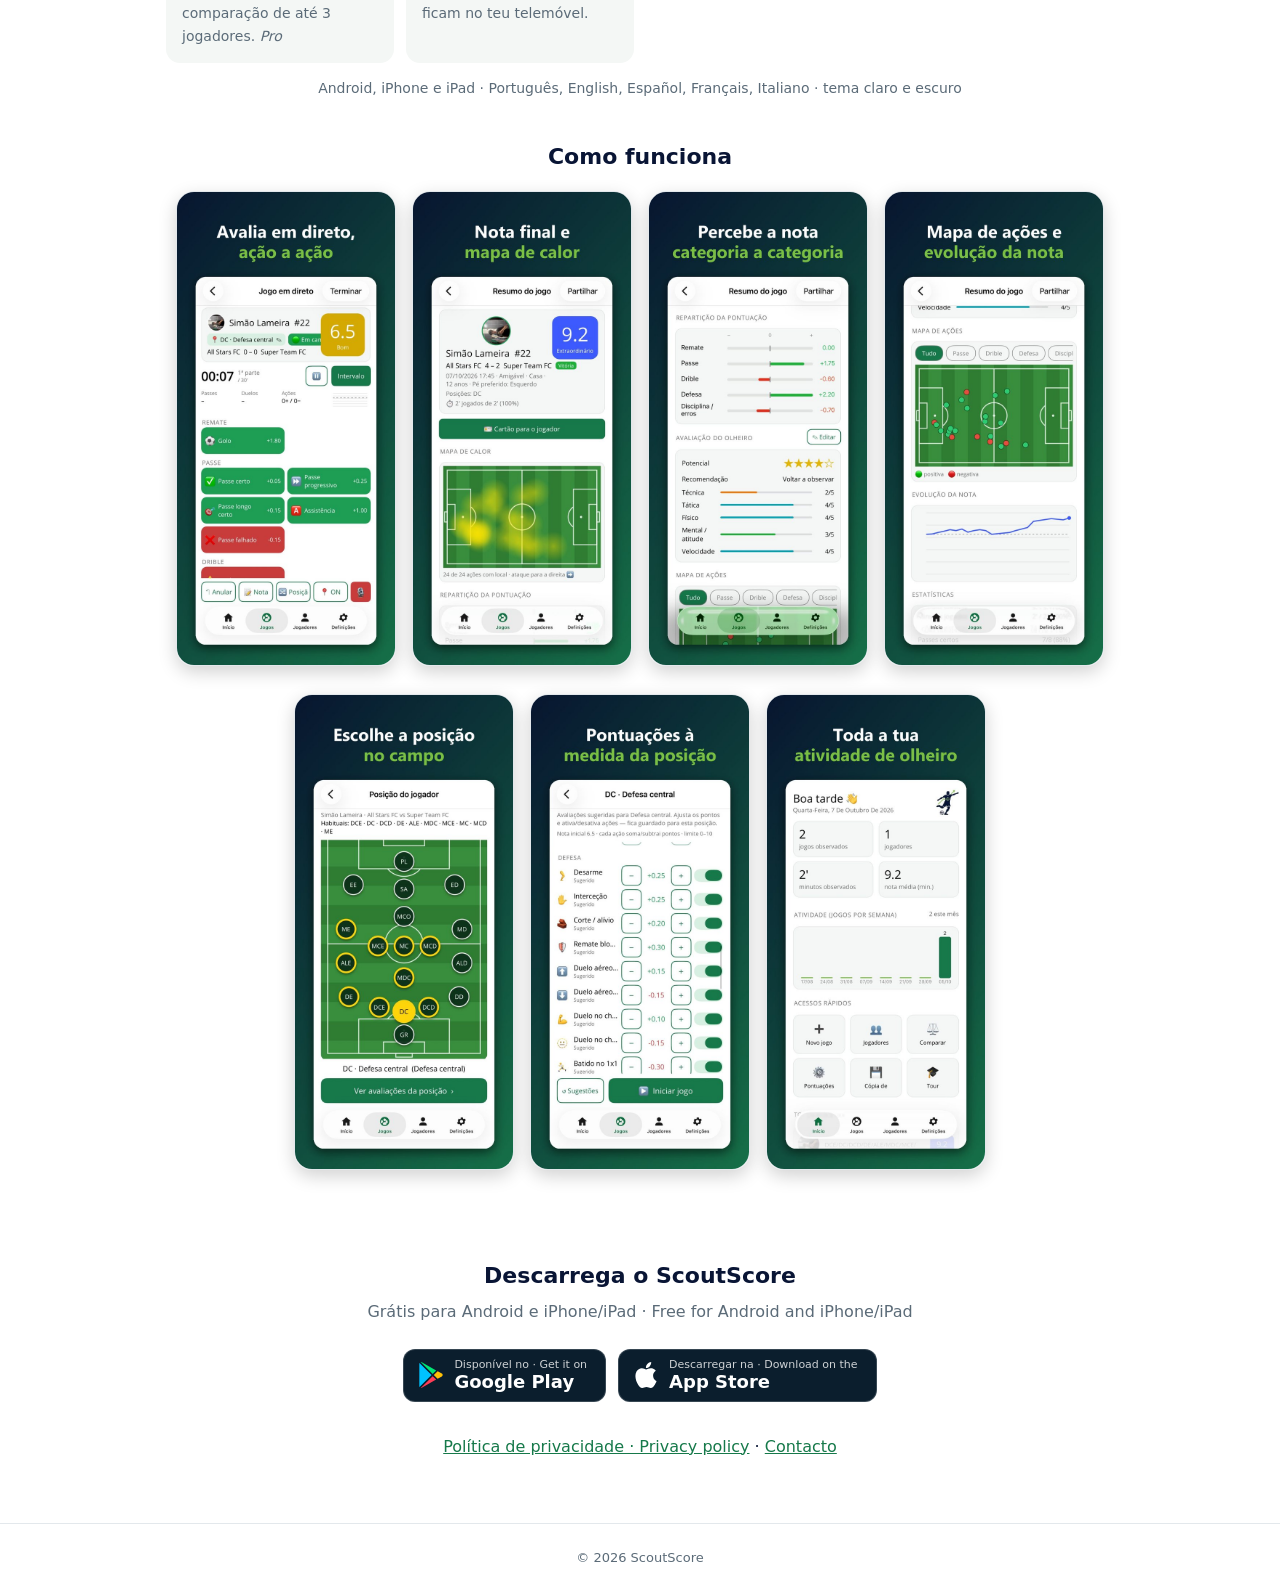
==== commit a148c3d4: "``` feat: Implement advanced player rating rules (4-8)  Enhances the live player rating system by in" ====
--- a/index.html
+++ b/index.html
@@ -28,7 +28,7 @@
 
     <h2 class="section-title">Funcionalidades</h2>
     <div class="cards">
-      <div class="card"><h3>⚽ Avaliação ao vivo</h3><p>A nota começa em 6.5 e muda a cada ação: passes, dribles, remates, desarmes, duelos, erros… A ordem das ações não importa, ações repetidas contam menos e o resultado do jogo ajusta a nota; acima de 8 sobe mais devagar, por isso um 9–10 é mesmo raro.</p></div>
+      <div class="card"><h3>⚽ Avaliação ao vivo</h3><p>A nota começa em 6.5 e muda a cada ação: passes, dribles, remates, desarmes, duelos, erros… Cada botão mostra quanto a nota vai mudar e o resumo explica a nota linha a linha. Golos, assistências, cartões e erros graves contam logo por inteiro; as ações de rotina pesam com o tempo jogado e a escala é a mesma em todos os escalões; acima de 8 sobe mais devagar, por isso um 9–10 é mesmo raro.</p></div>
       <div class="card"><h3>✏️ Corrigir durante o jogo</h3><p>Lista completa de eventos no ecrã do jogo: troca uma ação registada por engano, corrige o local no campo ou o minuto, ou apaga — a nota é recalculada na hora.</p></div>
       <div class="card"><h3>🗺️ Campo à tua medida</h3><p>Marca onde aconteceu cada ação. Inverte o campo conforme o lado para onde a equipa ataca (troca sozinho na 2.ª parte) e divide-o em terços para veres logo em que setor o jogador está.</p></div>
       <div class="card"><h3>🗣️ Comandos de voz</h3><p>Dita «passe certo, drible e perda de bola» e as ações ficam registadas, sem tirar os olhos do jogo. <em>Pro</em></p></div>
